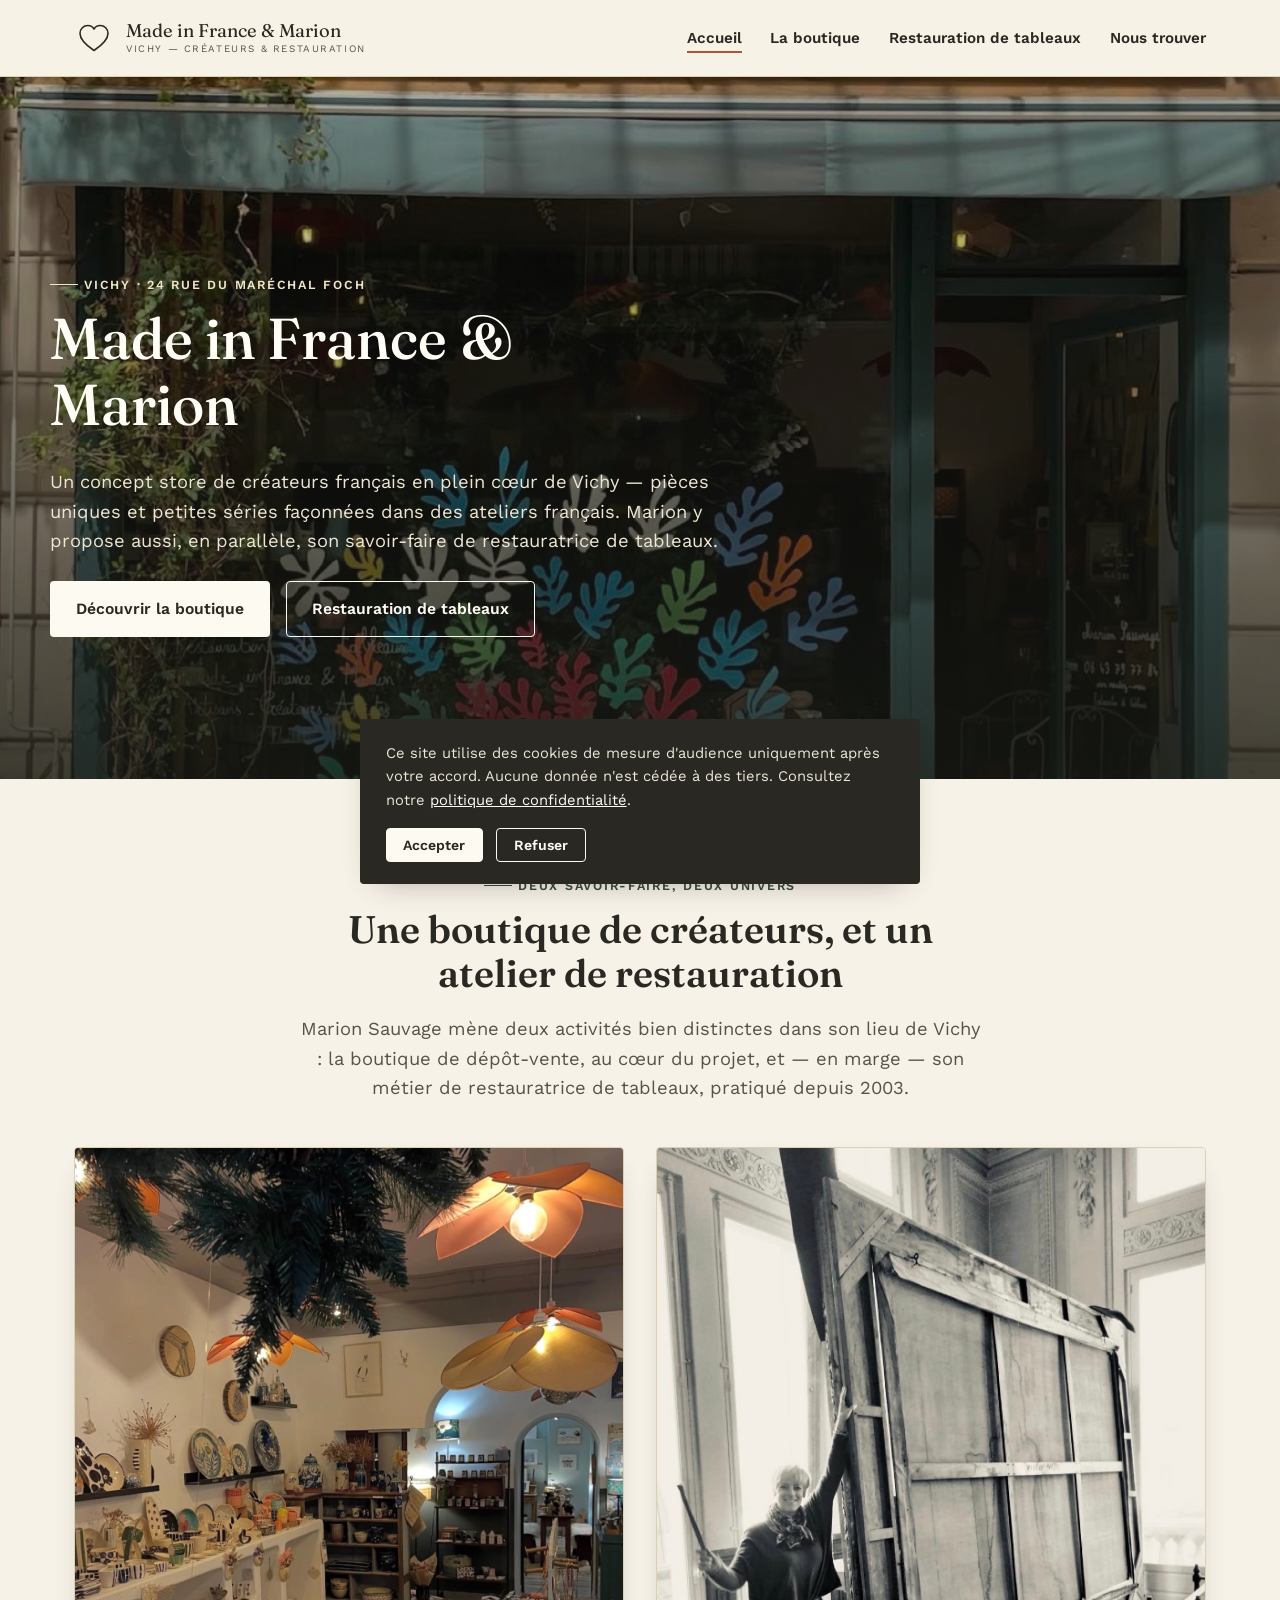
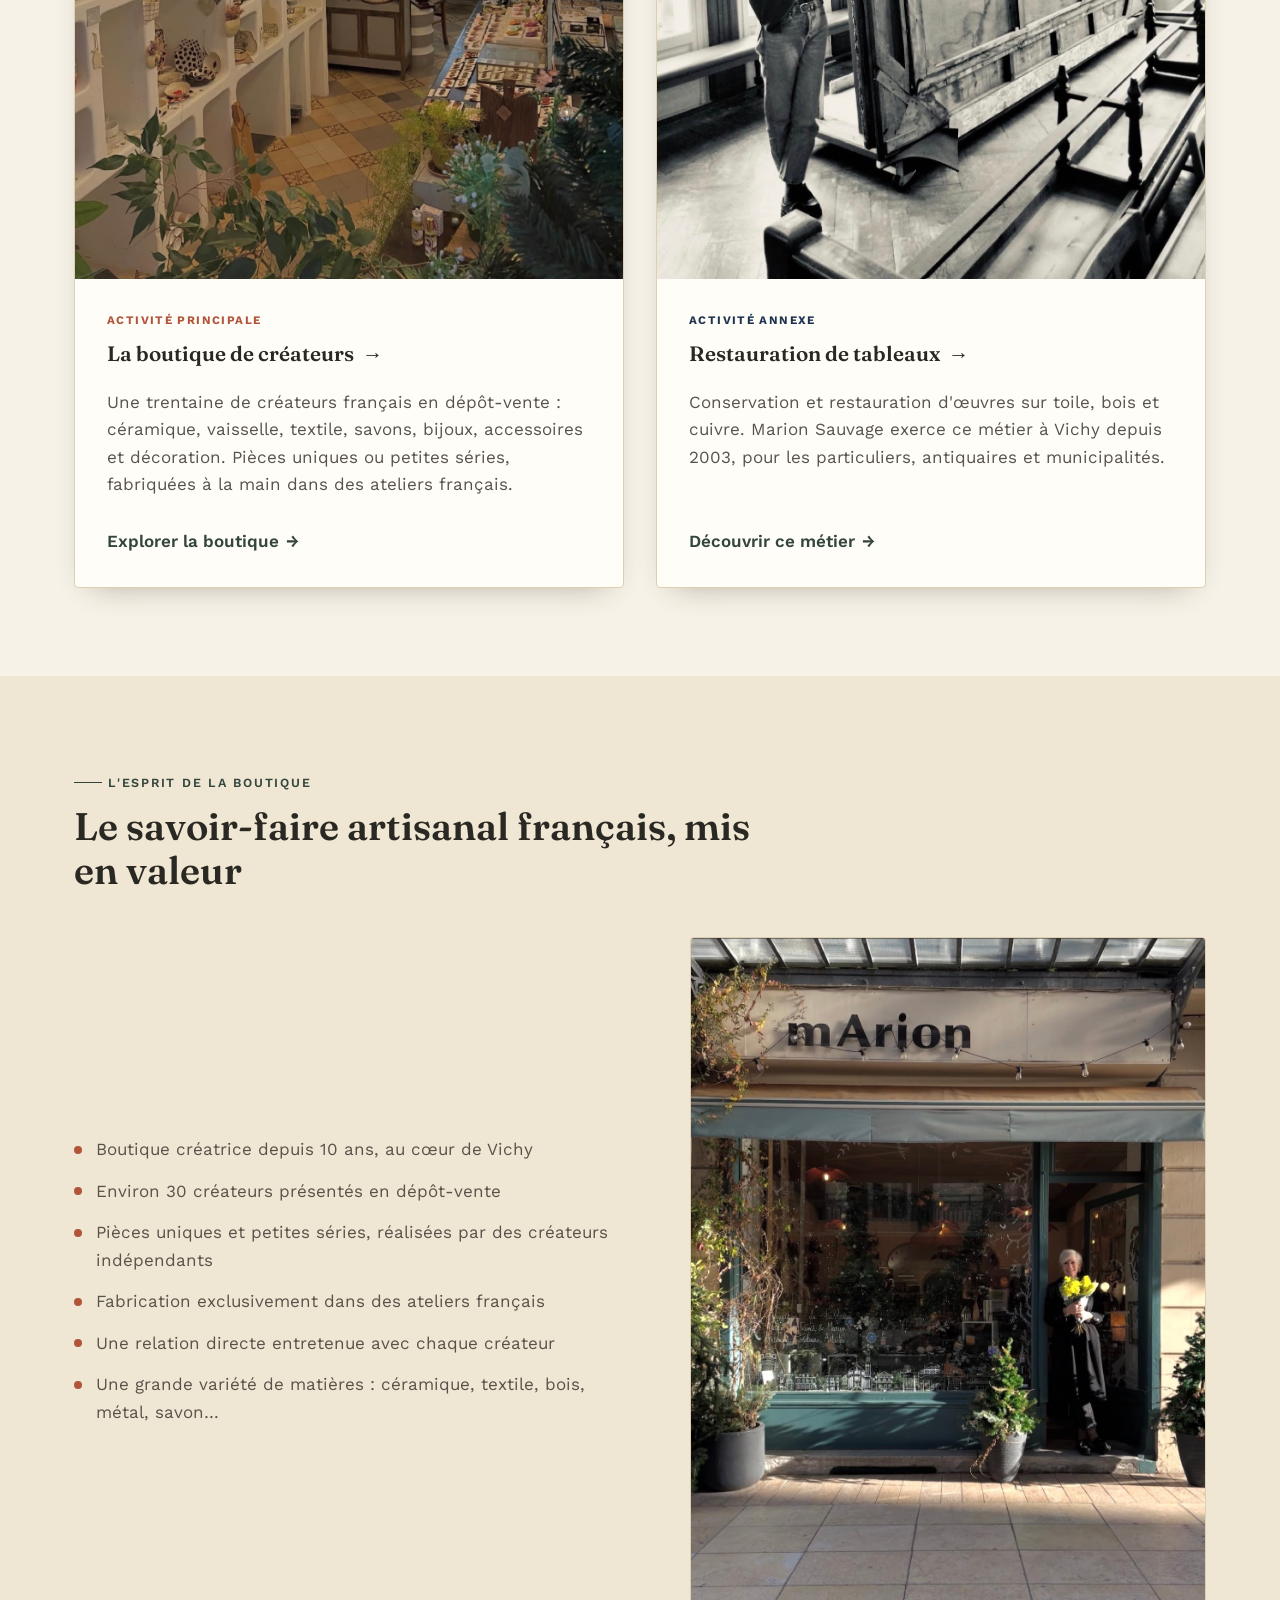
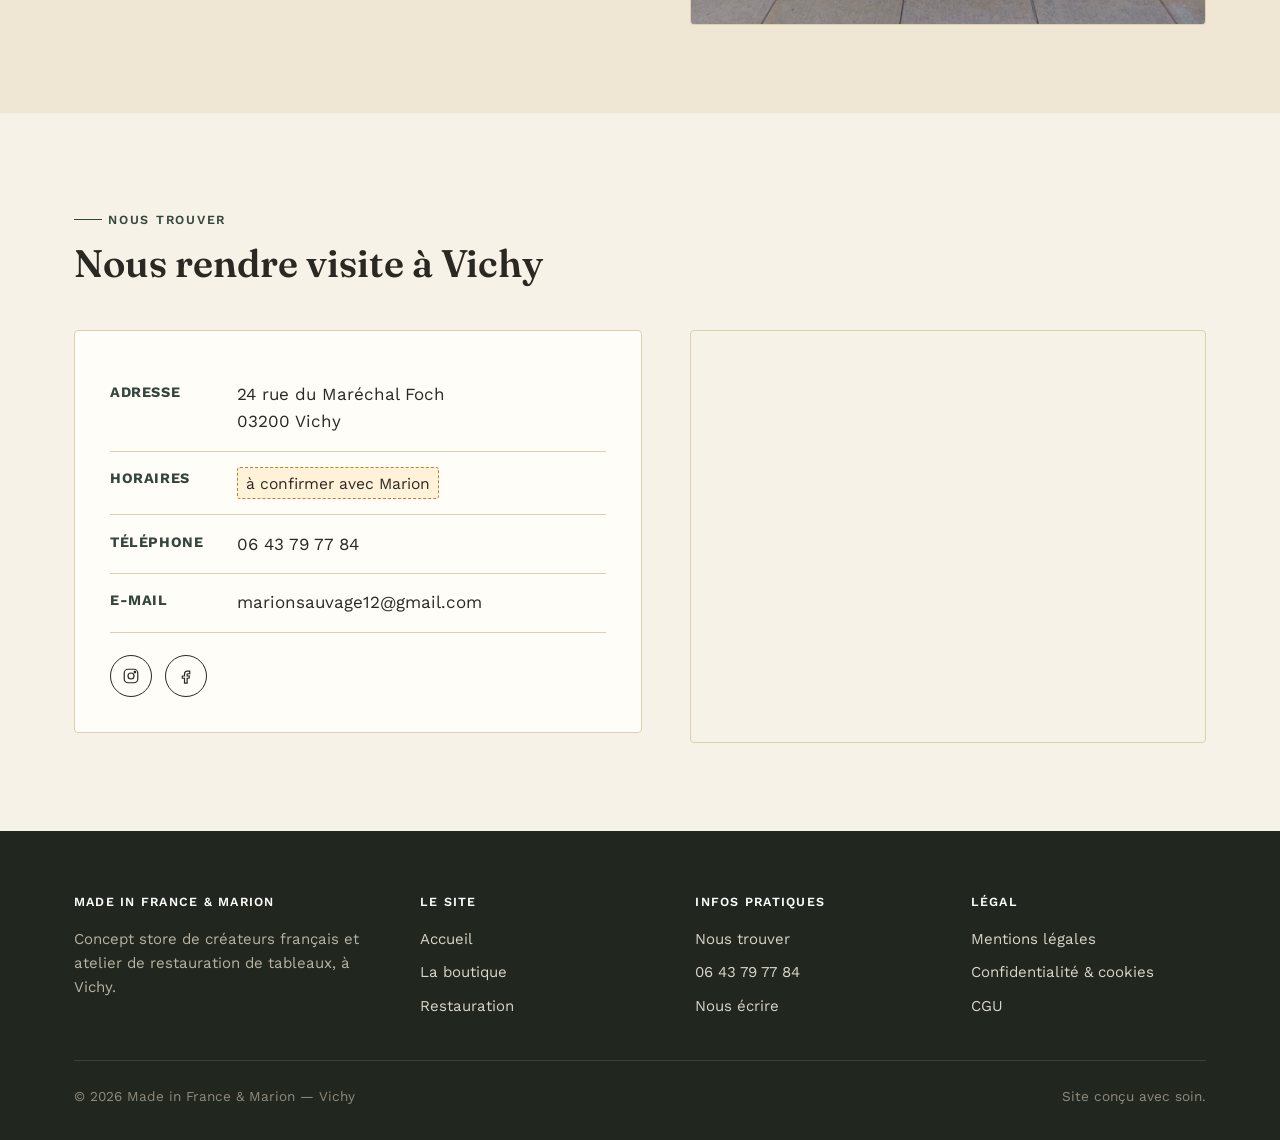
==== index.html @ df4f6060 "Initial publish: Made in France & Marion — boutique & restauration de tableaux Site vitrine statique" ====
<!doctype html>
<html lang="fr">
<head>
<meta charset="UTF-8">
<meta name="viewport" content="width=device-width, initial-scale=1">
<meta name="color-scheme" content="light">
<title>Made in France &amp; Marion — Concept store de créateurs français à Vichy</title>
<meta name="description" content="Made in France &amp; Marion, boutique de dépôt-vente à Vichy : une trentaine de créateurs français, pièces uniques et petites séries — céramique, textile, bijoux, déco. Egalement atelier de restauration de tableaux par Marion Sauvage.">
<link rel="canonical" href="https://www.madeinfranceetmarion.fr/">

<meta property="og:type" content="website">
<meta property="og:title" content="Made in France & Marion — Concept store de créateurs français à Vichy">
<meta property="og:description" content="Une trentaine de créateurs français en dépôt-vente à Vichy : céramique, textile, bijoux, déco. Egalement atelier de restauration de tableaux.">
<meta property="og:image" content="images/hero-vitrine-boutique.jpg">
<meta property="og:locale" content="fr_FR">
<meta name="twitter:card" content="summary_large_image">

<link rel="icon" href="favicon.svg" type="image/svg+xml">
<link rel="manifest" href="site.webmanifest">
<meta name="theme-color" content="#33453c">

<link rel="preconnect" href="https://fonts.googleapis.com">
<link rel="preconnect" href="https://fonts.gstatic.com" crossorigin>
<link href="https://fonts.googleapis.com/css2?family=Fraunces:ital,wght@0,400;0,500;0,600;1,500&family=Work+Sans:wght@400;500;600;700&display=swap" rel="stylesheet">
<link rel="stylesheet" href="css/style.css?v=3">
</head>
<body>
<a class="skip-link" href="#main">Aller au contenu</a>

<header class="site-header">
  <div class="wrap">
    <a class="brand" href="index.html" aria-label="Made in France &amp; Marion — accueil">
      <svg viewBox="0 0 40 40" fill="none" xmlns="http://www.w3.org/2000/svg" aria-hidden="true">
        <path d="M20 32.5C13 27.7 6 22.3 6 15.4 6 10.8 9.6 7.5 13.8 7.5c2.6 0 5 1.3 6.2 3.5 1.2-2.2 3.6-3.5 6.2-3.5 4.2 0 7.8 3.3 7.8 7.9 0 6.9-7 12.3-14 17.1Z" stroke="currentColor" stroke-width="1.6" stroke-linejoin="round"/>
      </svg>
      <span class="brand-text">Made in France &amp; Marion<small>Vichy — créateurs &amp; restauration</small></span>
    </a>
    <nav class="main-nav" id="main-nav">
      <ul>
        <li><a href="index.html" aria-current="page">Accueil</a></li>
        <li><a href="boutique.html">La boutique</a></li>
        <li><a href="restauration.html">Restauration de tableaux</a></li>
        <li><a href="index.html#contact">Nous trouver</a></li>
      </ul>
    </nav>
    <button class="nav-toggle" aria-label="Ouvrir le menu" aria-expanded="false" aria-controls="main-nav">
      <svg viewBox="0 0 24 24" fill="none" stroke="currentColor" stroke-width="2"><path d="M3 6h18M3 12h18M3 18h18"/></svg>
    </button>
  </div>
</header>

<div class="mobile-nav-panel" id="mobile-nav-panel">
  <ul>
    <li><a href="index.html">Accueil</a></li>
    <li><a href="boutique.html">La boutique</a></li>
    <li><a href="restauration.html">Restauration de tableaux</a></li>
    <li><a href="index.html#contact">Nous trouver</a></li>
  </ul>
</div>


<main id="main">

  <section class="hero">
    <img src="images/hero-vitrine-boutique.jpg" alt="Vitrine de la boutique Made in France & Marion à Vichy, décorée de formes colorées façon Matisse." width="1472" height="1800">
    <div class="hero-content wrap">
      <span class="eyebrow">Vichy · 24 rue du Maréchal Foch</span>
      <h1>Made in France &amp; Marion</h1>
      <p class="lede">Un concept store de créateurs français en plein cœur de Vichy — pièces uniques et petites séries façonnées dans des ateliers français. Marion y propose aussi, en parallèle, son savoir-faire de restauratrice de tableaux.</p>
      <div class="hero-cta">
        <a class="btn btn-light" href="boutique.html">Découvrir la boutique</a>
        <a class="btn btn-outline" style="color:#fdfaf2" href="restauration.html">Restauration de tableaux</a>
      </div>
    </div>
  </section>

  <section>
    <div class="wrap">
      <div class="section-head center">
        <span class="eyebrow">Deux savoir-faire, deux univers</span>
        <h2>Une boutique de créateurs, et un atelier de restauration</h2>
        <p class="lede" style="margin-left:auto;margin-right:auto">Marion Sauvage mène deux activités bien distinctes dans son lieu de Vichy : la boutique de dépôt-vente, au cœur du projet, et — en marge — son métier de restauratrice de tableaux, pratiqué depuis 2003.</p>
      </div>

      <div class="split-activities">
        <article class="activity-card">
          <a class="activity-img" href="boutique.html">
            <img src="images/boutique-interieur.jpg" alt="Intérieur chaleureux de la boutique, étagères de céramiques et luminaires en pétales." loading="lazy" width="1367" height="1800">
          </a>
          <div class="activity-card-body">
            <span class="activity-tag">Activité principale</span>
            <h3><a class="text-link" style="color:inherit" href="boutique.html">La boutique de créateurs</a></h3>
            <p>Une trentaine de créateurs français en dépôt-vente : céramique, vaisselle, textile, savons, bijoux, accessoires et décoration. Pièces uniques ou petites séries, fabriquées à la main dans des ateliers français.</p>
            <a class="text-link" href="boutique.html">Explorer la boutique</a>
          </div>
        </article>

        <article class="activity-card is-restauration">
          <a class="activity-img" href="restauration.html">
            <img src="images/marion-restauration-atelier.jpg" alt="Marion Sauvage soutenant un grand tableau ancien lors d'une intervention de restauration." loading="lazy" width="1293" height="1600">
          </a>
          <div class="activity-card-body">
            <span class="activity-tag">Activité annexe</span>
            <h3><a class="text-link" style="color:inherit" href="restauration.html">Restauration de tableaux</a></h3>
            <p>Conservation et restauration d'œuvres sur toile, bois et cuivre. Marion Sauvage exerce ce métier à Vichy depuis 2003, pour les particuliers, antiquaires et municipalités.</p>
            <a class="text-link" href="restauration.html">Découvrir ce métier</a>
          </div>
        </article>
      </div>
    </div>
  </section>

  <section class="section-alt">
    <div class="wrap">
      <div class="section-head">
        <span class="eyebrow">L'esprit de la boutique</span>
        <h2>Le savoir-faire artisanal français, mis en valeur</h2>
      </div>
      <div class="info-grid" style="align-items:center">
        <ul class="check-list">
          <li>Boutique créatrice depuis 10 ans, au cœur de Vichy</li>
          <li>Environ 30 créateurs présentés en dépôt-vente</li>
          <li>Pièces uniques et petites séries, réalisées par des créateurs indépendants</li>
          <li>Fabrication exclusivement dans des ateliers français</li>
          <li>Une relation directe entretenue avec chaque créateur</li>
          <li>Une grande variété de matières : céramique, textile, bois, métal, savon…</li>
        </ul>
        <div class="map-frame" style="aspect-ratio:3/4">
          <img src="images/marion-devanture.jpg" alt="Marion Sauvage devant la devanture vert canard de la boutique, un bouquet de mimosa à la main." loading="lazy" width="1201" height="1600">
        </div>
      </div>
    </div>
  </section>

  <section id="contact">
    <div class="wrap">
      <div class="section-head">
        <span class="eyebrow">Nous trouver</span>
        <h2>Nous rendre visite à Vichy</h2>
      </div>
      <div class="info-grid">
        <div class="info-card">
          <div class="info-row">
            <span class="label">Adresse</span>
            <span>24 rue du Maréchal Foch<br>03200 Vichy</span>
          </div>
          <div class="info-row">
            <span class="label">Horaires</span>
            <span class="fill-in">à confirmer avec Marion</span>
          </div>
          <div class="info-row">
            <span class="label">Téléphone</span>
            <a href="tel:+33643797784">06 43 79 77 84</a>
          </div>
          <div class="info-row">
            <span class="label">E-mail</span>
            <a href="mailto:marionsauvage12@gmail.com">marionsauvage12@gmail.com</a>
          </div>
          <div class="social-row">
            <a href="https://www.instagram.com/marion_sauvage_12/" target="_blank" rel="noopener" aria-label="Instagram de Made in France & Marion">
              <svg viewBox="0 0 24 24" fill="none" stroke="currentColor" stroke-width="1.6"><rect x="3" y="3" width="18" height="18" rx="5"/><circle cx="12" cy="12" r="4"/><circle cx="17.2" cy="6.8" r="1"/></svg>
            </a>
            <a href="https://www.facebook.com/MadeInFranceetMarion/" target="_blank" rel="noopener" aria-label="Facebook de Made in France & Marion">
              <svg viewBox="0 0 24 24" fill="none" stroke="currentColor" stroke-width="1.6"><path d="M14 9h3V5.5h-3C11.8 5.5 10 7.3 10 9.5V12H7v3h3v6.5h3.5V15H16l.6-3h-3.1v-2c0-.6.4-1 1-1Z"/></svg>
            </a>
          </div>
        </div>
        <div class="map-frame">
          <iframe title="Localisation de la boutique à Vichy" loading="lazy" src="https://www.google.com/maps?q=24+rue+du+Mar%C3%A9chal+Foch,+03200+Vichy&output=embed"></iframe>
        </div>
      </div>
    </div>
  </section>

</main>

<footer class="site-footer">
  <div class="wrap">
    <div class="footer-grid">
      <div class="footer-brand">
        <h4>Made in France &amp; Marion</h4>
        <p>Concept store de créateurs français et atelier de restauration de tableaux, à Vichy.</p>
      </div>
      <div>
        <h4>Le site</h4>
        <ul>
          <li><a href="index.html">Accueil</a></li>
          <li><a href="boutique.html">La boutique</a></li>
          <li><a href="restauration.html">Restauration</a></li>
        </ul>
      </div>
      <div>
        <h4>Infos pratiques</h4>
        <ul>
          <li><a href="index.html#contact">Nous trouver</a></li>
          <li><a href="tel:+33643797784">06 43 79 77 84</a></li>
          <li><a href="mailto:marionsauvage12@gmail.com">Nous écrire</a></li>
        </ul>
      </div>
      <div>
        <h4>Légal</h4>
        <ul>
          <li><a href="mentions-legales.html">Mentions légales</a></li>
          <li><a href="confidentialite.html">Confidentialité &amp; cookies</a></li>
          <li><a href="cgu.html">CGU</a></li>
        </ul>
      </div>
    </div>
    <div class="footer-bottom">
      <span>© <span id="year">2026</span> Made in France &amp; Marion — Vichy</span>
      <span>Site conçu avec soin.</span>
    </div>
  </div>
</footer>

<div id="cookie-banner" role="dialog" aria-live="polite" aria-label="Gestion des cookies">
  <p>Ce site utilise des cookies de mesure d'audience uniquement après votre accord. Aucune donnée n'est cédée à des tiers. Consultez notre <a href="confidentialite.html">politique de confidentialité</a>.</p>
  <div class="cookie-actions">
    <button class="accept">Accepter</button>
    <button class="refuse">Refuser</button>
  </div>
</div>

<script>document.getElementById('year').textContent = new Date().getFullYear();</script>
<script src="js/main.js?v=3"></script>
</body>
</html>
---- css/style.css ----
/* ==========================================================================
   Made in France & Marion — feuille de style
   ========================================================================== */

:root {
  /* Palette — tirée de la devanture (vert sauge/canard), des céramiques
     "Vichy" (bleu marine) et des bijoux/matières (moutarde, terracotta). */
  --color-bg: #f7f2e7;
  --color-bg-alt: #efe6d3;
  --color-ink: #2a2822;
  --color-ink-soft: #58534a;
  --color-sage: #4c5f54;
  --color-sage-dark: #33453c;
  --color-sage-light: #7c9284;
  --color-navy: #1f3350;
  --color-mustard: #c17f2e;
  --color-terracotta: #b1543a;
  --color-line: #ddd0b0;
  --color-card-bg: #fffdf8;
  --shadow-soft: 0 12px 30px -18px rgba(42, 40, 34, 0.45);
  --radius: 4px;
  --font-display: "Fraunces", "Iowan Old Style", Georgia, serif;
  --font-body: "Work Sans", "Helvetica Neue", Arial, sans-serif;
  --max-width: 1180px;
  color-scheme: light;
}

* {
  box-sizing: border-box;
}

html {
  scroll-behavior: smooth;
  background: var(--color-bg);
}

body {
  margin: 0;
  background: var(--color-bg);
  color: var(--color-ink);
  font-family: var(--font-body);
  font-size: 17px;
  line-height: 1.6;
  -webkit-font-smoothing: antialiased;
}

img {
  max-width: 100%;
  height: auto;
  display: block;
}

a {
  color: inherit;
}

.wrap {
  max-width: var(--max-width);
  margin: 0 auto;
  padding: 0 24px;
}

h1, h2, h3, h4 {
  font-family: var(--font-display);
  font-weight: 600;
  line-height: 1.15;
  margin: 0 0 0.5em;
  color: var(--color-ink);
}

h1 { font-size: clamp(2.2rem, 5vw, 3.6rem); font-weight: 500; }
h2 { font-size: clamp(1.7rem, 3.4vw, 2.4rem); }
h3 { font-size: 1.3rem; }

p { margin: 0 0 1em; }

.eyebrow {
  display: inline-flex;
  align-items: center;
  gap: 0.5em;
  font-family: var(--font-body);
  font-size: 0.78rem;
  letter-spacing: 0.14em;
  text-transform: uppercase;
  color: var(--color-sage-dark);
  font-weight: 600;
  margin-bottom: 0.9em;
}
.eyebrow::before {
  content: "";
  width: 28px;
  height: 1px;
  background: var(--color-sage-dark);
  display: inline-block;
}

.lede {
  font-size: 1.15rem;
  color: var(--color-ink-soft);
  max-width: 62ch;
}

/* ---------- Boutons / CTA ---------- */
.btn {
  display: inline-flex;
  align-items: center;
  gap: 0.6em;
  padding: 0.9em 1.6em;
  border-radius: var(--radius);
  font-family: var(--font-body);
  font-weight: 600;
  font-size: 0.98rem;
  text-decoration: none;
  border: 1px solid transparent;
  cursor: pointer;
  transition: transform 0.15s ease, background 0.15s ease, color 0.15s ease, box-shadow .15s ease;
}
.btn-primary {
  background: var(--color-sage-dark);
  color: #fdfaf2;
}
.btn-primary:hover { background: var(--color-navy); transform: translateY(-1px); }
.btn-outline {
  background: transparent;
  border-color: currentColor;
  color: var(--color-ink);
}
.btn-outline:hover { background: var(--color-ink); color: var(--color-bg); }
.btn-light {
  background: #fdfaf2;
  color: var(--color-ink);
}
.btn-light:hover { background: #fff; transform: translateY(-1px); }

/* ---------- Header ---------- */
.site-header {
  position: sticky;
  top: 0;
  z-index: 40;
  background: rgba(247, 242, 231, 0.92);
  backdrop-filter: saturate(140%) blur(6px);
  border-bottom: 1px solid var(--color-line);
}
.site-header .wrap {
  display: flex;
  align-items: center;
  justify-content: space-between;
  min-height: 76px;
}
.brand {
  display: flex;
  align-items: center;
  gap: 12px;
  text-decoration: none;
  color: var(--color-ink);
}
.brand svg { width: 40px; height: 40px; flex-shrink: 0; }
.brand-text {
  font-family: var(--font-display);
  font-size: 1.15rem;
  line-height: 1.1;
}
.brand-text small {
  display: block;
  font-family: var(--font-body);
  font-size: 0.62rem;
  letter-spacing: 0.16em;
  text-transform: uppercase;
  color: var(--color-ink-soft);
  margin-top: 3px;
}

.main-nav {
  display: flex;
  align-items: center;
  gap: 2rem;
}
.main-nav ul {
  list-style: none;
  display: flex;
  gap: 1.8rem;
  margin: 0;
  padding: 0;
  font-size: 0.95rem;
  font-weight: 600;
}
.main-nav a {
  text-decoration: none;
  position: relative;
  padding: 4px 0;
}
.main-nav a::after {
  content: "";
  position: absolute;
  left: 0; right: 0; bottom: -2px;
  height: 2px;
  background: var(--color-terracotta);
  transform: scaleX(0);
  transform-origin: left;
  transition: transform .2s ease;
}
.main-nav a:hover::after,
.main-nav a[aria-current="page"]::after { transform: scaleX(1); }

.nav-toggle {
  display: none;
  background: none;
  border: 1px solid var(--color-ink);
  border-radius: var(--radius);
  width: 42px;
  height: 42px;
  align-items: center;
  justify-content: center;
  cursor: pointer;
}
.nav-toggle svg { width: 20px; height: 20px; }

/* ---------- Hero ---------- */
.hero {
  position: relative;
  min-height: 78vh;
  display: flex;
  align-items: flex-end;
  color: #fdfaf2;
  overflow: hidden;
}
.hero img {
  position: absolute;
  inset: 0;
  width: 100%;
  height: 100%;
  object-fit: cover;
}
.hero::after {
  content: "";
  position: absolute;
  inset: 0;
  background: linear-gradient(180deg, rgba(30, 34, 27, 0.15) 0%, rgba(24, 26, 20, 0.78) 100%);
}
.hero-content {
  position: relative;
  z-index: 2;
  padding: 4rem 0 3.4rem;
  width: 100%;
}
.hero .eyebrow { color: #f0e6c8; }
.hero .eyebrow::before { background: #f0e6c8; }
.hero h1 { color: #fffdf6; max-width: 16ch; }
.hero .lede { color: #eee6d4; }
.hero-cta { margin-top: 1.6rem; display: flex; gap: 1rem; flex-wrap: wrap; }

.hero.hero-compact { min-height: 46vh; }

/* ---------- Sections génériques ---------- */
section { padding: 5.5rem 0; }
.section-tight { padding: 3.5rem 0; }
.section-alt { background: var(--color-bg-alt); }
.section-dark {
  background: var(--color-sage-dark);
  color: #fdfaf2;
}
.section-dark .eyebrow,
.section-dark h2,
.section-dark h3 { color: #fdfaf2; }
.section-dark .eyebrow::before { background: #fdfaf2; }
.section-dark .lede { color: #dfe6de; }

.section-head {
  max-width: 700px;
  margin-bottom: 2.8rem;
}
.section-head.center { margin-left: auto; margin-right: auto; text-align: center; }

/* ---------- Deux activités (accueil) ---------- */
.split-activities {
  display: grid;
  grid-template-columns: 1fr 1fr;
  gap: 2rem;
}
.split-activities > * { min-width: 0; }
.activity-card {
  background: var(--color-card-bg);
  border: 1px solid var(--color-line);
  border-radius: var(--radius);
  overflow: hidden;
  display: flex;
  flex-direction: column;
  box-shadow: var(--shadow-soft);
}
.activity-card .activity-img { aspect-ratio: 3/4; overflow: hidden; }
.activity-card .activity-img img { width: 100%; height: 100%; object-fit: cover; transition: transform .5s ease; }
.activity-card:hover .activity-img img { transform: scale(1.04); }
.activity-card-body { padding: 2rem; display: flex; flex-direction: column; gap: 0.8rem; flex: 1; }
.activity-tag {
  font-size: 0.72rem;
  letter-spacing: 0.12em;
  text-transform: uppercase;
  font-weight: 700;
  color: var(--color-terracotta);
}
.activity-card.is-restauration .activity-tag { color: var(--color-navy); }
.activity-card-body p { color: var(--color-ink-soft); flex: 1; }
.text-link {
  font-weight: 600;
  text-decoration: none;
  display: inline-flex;
  align-items: center;
  gap: 0.4em;
  color: var(--color-sage-dark);
}
.text-link::after { content: "→"; transition: transform .15s ease; }
.text-link:hover::after { transform: translateX(4px); }

/* ---------- Listes à puces stylées ---------- */
.check-list { list-style: none; margin: 0; padding: 0; display: grid; gap: 0.9rem; }
.check-list li {
  display: flex;
  gap: 0.8em;
  align-items: flex-start;
  color: var(--color-ink-soft);
}
.check-list li::before {
  content: "";
  flex-shrink: 0;
  width: 8px; height: 8px;
  margin-top: 0.55em;
  background: var(--color-terracotta);
  border-radius: 50%;
}

.pill-list { display: flex; flex-wrap: wrap; gap: 0.7rem; padding: 0; margin: 0; list-style: none; }
.pill-list li {
  border: 1px solid var(--color-sage-dark);
  color: var(--color-sage-dark);
  padding: 0.5em 1.1em;
  border-radius: 999px;
  font-size: 0.92rem;
  font-weight: 600;
}

/* ---------- Galerie ---------- */
.gallery {
  columns: 4 260px;
  column-gap: 1.1rem;
}
.gallery figure {
  margin: 0 0 1.1rem;
  break-inside: avoid;
  border-radius: var(--radius);
  overflow: hidden;
  background: var(--color-bg-alt);
  position: relative;
}
.gallery img { width: 100%; height: auto; display: block; transition: transform .5s ease; }
.gallery figure:hover img { transform: scale(1.03); }
.gallery figcaption {
  position: absolute;
  left: 0; right: 0; bottom: 0;
  padding: 0.9em 1em 0.7em;
  font-size: 0.82rem;
  color: #fff;
  background: linear-gradient(0deg, rgba(20,22,17,.82), transparent);
  opacity: 0;
  transition: opacity .2s ease;
}
.gallery figure:hover figcaption { opacity: 1; }

/* ---------- Bloc infos pratiques ---------- */
.info-grid {
  display: grid;
  grid-template-columns: 1.1fr 1fr;
  gap: 3rem;
  align-items: start;
}
.info-grid > * { min-width: 0; }
.info-card {
  background: var(--color-card-bg);
  border: 1px solid var(--color-line);
  border-radius: var(--radius);
  padding: 2.2rem;
}
.info-row { display: flex; gap: 1em; padding: 0.9em 0; border-bottom: 1px solid var(--color-line); flex-wrap: wrap; }
.info-row > * { min-width: 0; }
.info-row:last-child { border-bottom: none; }
.info-row .label { min-width: 110px; font-weight: 700; color: var(--color-sage-dark); font-size: 0.9rem; text-transform: uppercase; letter-spacing: 0.04em; }
.info-row a { text-decoration: none; }
.info-row a:hover { text-decoration: underline; }
.map-frame {
  border: 1px solid var(--color-line);
  border-radius: var(--radius);
  overflow: hidden;
  aspect-ratio: 4/3.2;
}
.map-frame iframe { width: 100%; height: 100%; border: 0; filter: grayscale(15%); }
.map-frame img { width: 100%; height: 100%; object-fit: cover; display: block; }

.social-row { display: flex; gap: 0.8rem; margin-top: 1.4rem; }
.social-row a {
  width: 42px; height: 42px;
  border-radius: 50%;
  border: 1px solid var(--color-ink);
  display: flex; align-items: center; justify-content: center;
  text-decoration: none;
}
.social-row svg { width: 18px; height: 18px; }
.social-row a:hover { background: var(--color-ink); color: var(--color-bg); }

/* ---------- Restauration : volets ---------- */
.volet-grid {
  display: grid;
  grid-template-columns: 1fr 1fr;
  gap: 2rem;
}
.volet-grid > * { min-width: 0; }
.volet {
  background: var(--color-card-bg);
  border: 1px solid var(--color-line);
  border-radius: var(--radius);
  padding: 2.2rem;
}
.volet .num {
  font-family: var(--font-display);
  font-size: 0.95rem;
  color: var(--color-terracotta);
  font-weight: 600;
  margin-bottom: 0.6em;
  display: block;
}

.principles {
  display: flex;
  flex-wrap: wrap;
  gap: 0.6rem 1rem;
  font-family: var(--font-display);
  font-style: italic;
  font-size: 1.2rem;
}
.principles span { white-space: nowrap; }
.principles span:not(:last-child)::after { content: "·"; margin-left: 1rem; color: var(--color-terracotta); font-style: normal; }

.credentials { display: grid; gap: 0.9rem; padding: 0; margin: 0; list-style: none; }
.credentials li {
  display: flex; gap: 0.8em;
  padding-bottom: 0.9rem;
  border-bottom: 1px dashed var(--color-line);
}
.credentials li:last-child { border-bottom: none; padding-bottom: 0; }
.credentials .year {
  font-family: var(--font-display);
  color: var(--color-navy);
  font-weight: 600;
  min-width: 4.2em;
}

.bio-portrait {
  display: grid;
  grid-template-columns: 0.85fr 1.15fr;
  gap: 3rem;
  align-items: center;
}
.bio-portrait > * { min-width: 0; }
.bio-portrait img { width: 100%; height: auto; display: block; border-radius: var(--radius); box-shadow: var(--shadow-soft); }

/* ---------- Bandeau contact / CTA final ---------- */
.cta-banner {
  text-align: center;
}
.cta-banner h2 { max-width: 26ch; margin-left: auto; margin-right: auto; }
.cta-banner .btn { margin-top: 1rem; }
.cta-banner .tel-link { font-family: var(--font-display); font-size: 1.6rem; display: block; margin-top: 1.2rem; text-decoration: none; }

/* ---------- Footer ---------- */
.site-footer {
  background: #21261f;
  color: #d9d6c9;
  padding: 4rem 0 2rem;
  font-size: 0.94rem;
}
.footer-grid {
  display: grid;
  grid-template-columns: 1.3fr 1fr 1fr 1fr;
  gap: 2.5rem;
  padding-bottom: 2.6rem;
  border-bottom: 1px solid rgba(255,255,255,0.12);
}
.footer-grid h4 {
  color: #fff;
  font-family: var(--font-body);
  font-size: 0.78rem;
  letter-spacing: 0.1em;
  text-transform: uppercase;
  margin-bottom: 1.1rem;
}
.footer-grid ul { list-style: none; margin: 0; padding: 0; display: grid; gap: 0.6rem; }
.footer-grid a { text-decoration: none; color: #d9d6c9; }
.footer-grid a:hover { color: #fff; text-decoration: underline; }
.footer-brand p { color: #b7b3a4; max-width: 34ch; }
.footer-bottom {
  display: flex;
  justify-content: space-between;
  flex-wrap: wrap;
  gap: 1rem;
  padding-top: 1.6rem;
  color: #8f8c7e;
  font-size: 0.85rem;
}
.footer-bottom a { color: #8f8c7e; }
.footer-bottom a:hover { color: #fff; }

/* ---------- Bandeau cookies ---------- */
#cookie-banner {
  position: fixed;
  left: 16px; right: 16px; bottom: 16px;
  max-width: 560px;
  margin: 0 auto;
  background: var(--color-ink);
  color: #fdfaf2;
  padding: 1.4rem 1.6rem;
  border-radius: var(--radius);
  box-shadow: var(--shadow-soft);
  z-index: 100;
  display: none;
  font-size: 0.92rem;
}
#cookie-banner.is-visible { display: block; }
#cookie-banner p { margin: 0 0 1rem; color: #ece7d8; }
#cookie-banner .cookie-actions { display: flex; gap: 0.8rem; flex-wrap: wrap; }
#cookie-banner a { color: #fff; text-decoration: underline; }
#cookie-banner button {
  border: 1px solid #fdfaf2;
  background: transparent;
  color: #fdfaf2;
  padding: 0.55em 1.2em;
  border-radius: var(--radius);
  cursor: pointer;
  font-family: var(--font-body);
  font-weight: 600;
  font-size: 0.88rem;
}
#cookie-banner button.accept { background: #fdfaf2; color: var(--color-ink); }

/* ---------- Page légale ---------- */
.legal-content { max-width: 74ch; }
.legal-content h2 { margin-top: 2.2rem; font-size: 1.3rem; }
.legal-content h2:first-child { margin-top: 0; }
.legal-content ul { color: var(--color-ink-soft); }
.legal-content a { color: var(--color-sage-dark); }
.fill-in {
  background: #fff2d8;
  border: 1px dashed var(--color-mustard);
  padding: 0.15em 0.5em;
  border-radius: 3px;
  font-size: 0.92em;
}

/* ---------- 404 ---------- */
.error-page {
  min-height: 70vh;
  display: flex;
  align-items: center;
  text-align: center;
}
.error-page .wrap { display: flex; flex-direction: column; align-items: center; }
.error-page .code {
  font-family: var(--font-display);
  font-size: clamp(4rem, 12vw, 8rem);
  color: var(--color-sage-light);
  line-height: 1;
}

/* ---------- Skip link ---------- */
.skip-link {
  position: absolute;
  left: -999px;
  top: 0;
  background: var(--color-ink);
  color: #fff;
  padding: 0.8em 1.2em;
  z-index: 200;
}
.skip-link:focus { left: 16px; top: 16px; }

/* ---------- Responsive ---------- */
@media (max-width: 900px) {
  .split-activities,
  .volet-grid,
  .info-grid,
  .bio-portrait { grid-template-columns: 1fr; }
  .footer-grid { grid-template-columns: 1fr 1fr; }
  .bio-portrait { text-align: left; }
  .gallery { columns: 3 200px; }
}

@media (max-width: 720px) {
  .main-nav ul { display: none; }
  .nav-toggle { display: flex; }
  .hero { min-height: 88vh; }
  .footer-grid { grid-template-columns: 1fr 1fr; gap: 2rem 1.4rem; }
  section { padding: 3.6rem 0; }
  .gallery { columns: 2 160px; }
}

@media (max-width: 480px) {
  body { font-size: 16px; }
  .footer-grid { grid-template-columns: 1fr; }
  .hero-cta { flex-direction: column; align-items: stretch; }
  .hero-cta .btn { justify-content: center; }
}

/* ---------- Nav mobile ouverte (panneau plein écran, hors du header sticky) ---------- */
.mobile-nav-panel {
  position: fixed;
  inset: 0;
  background: var(--color-bg);
  z-index: 60;
  padding: 110px 24px 2rem;
  overflow-y: auto;
  transform: translateX(100%);
  transition: transform 0.25s ease;
}
.mobile-nav-panel ul {
  list-style: none;
  margin: 0;
  padding: 0;
  display: grid;
  gap: 1.4rem;
  font-size: 1.3rem;
  font-weight: 600;
}
.mobile-nav-panel a {
  text-decoration: none;
  color: var(--color-ink);
}
body.nav-open .mobile-nav-panel { transform: translateX(0); }
body.nav-open { overflow: hidden; }
@media (min-width: 721px) {
  .mobile-nav-panel { display: none; }
}

/* ---------- Focus visibility ---------- */
a:focus-visible, button:focus-visible, input:focus-visible, textarea:focus-visible {
  outline: 2px solid var(--color-terracotta);
  outline-offset: 2px;
}
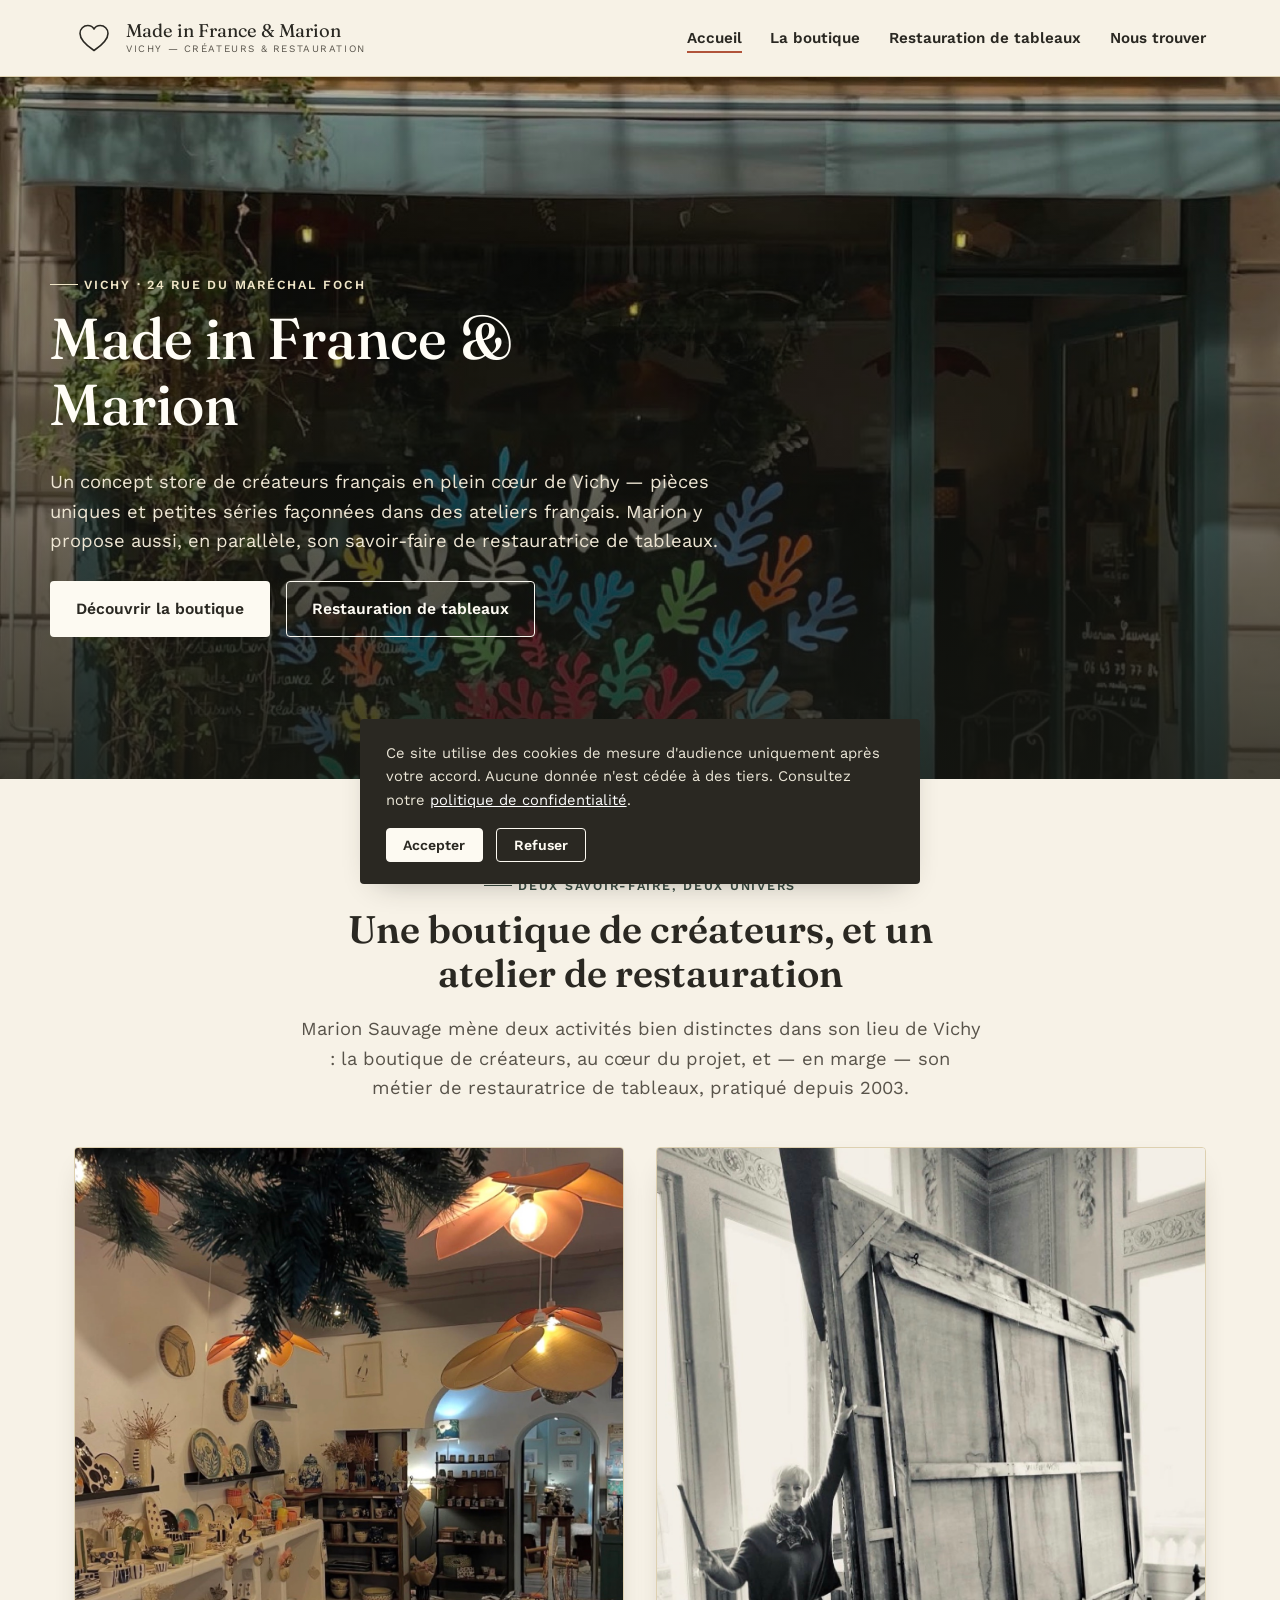
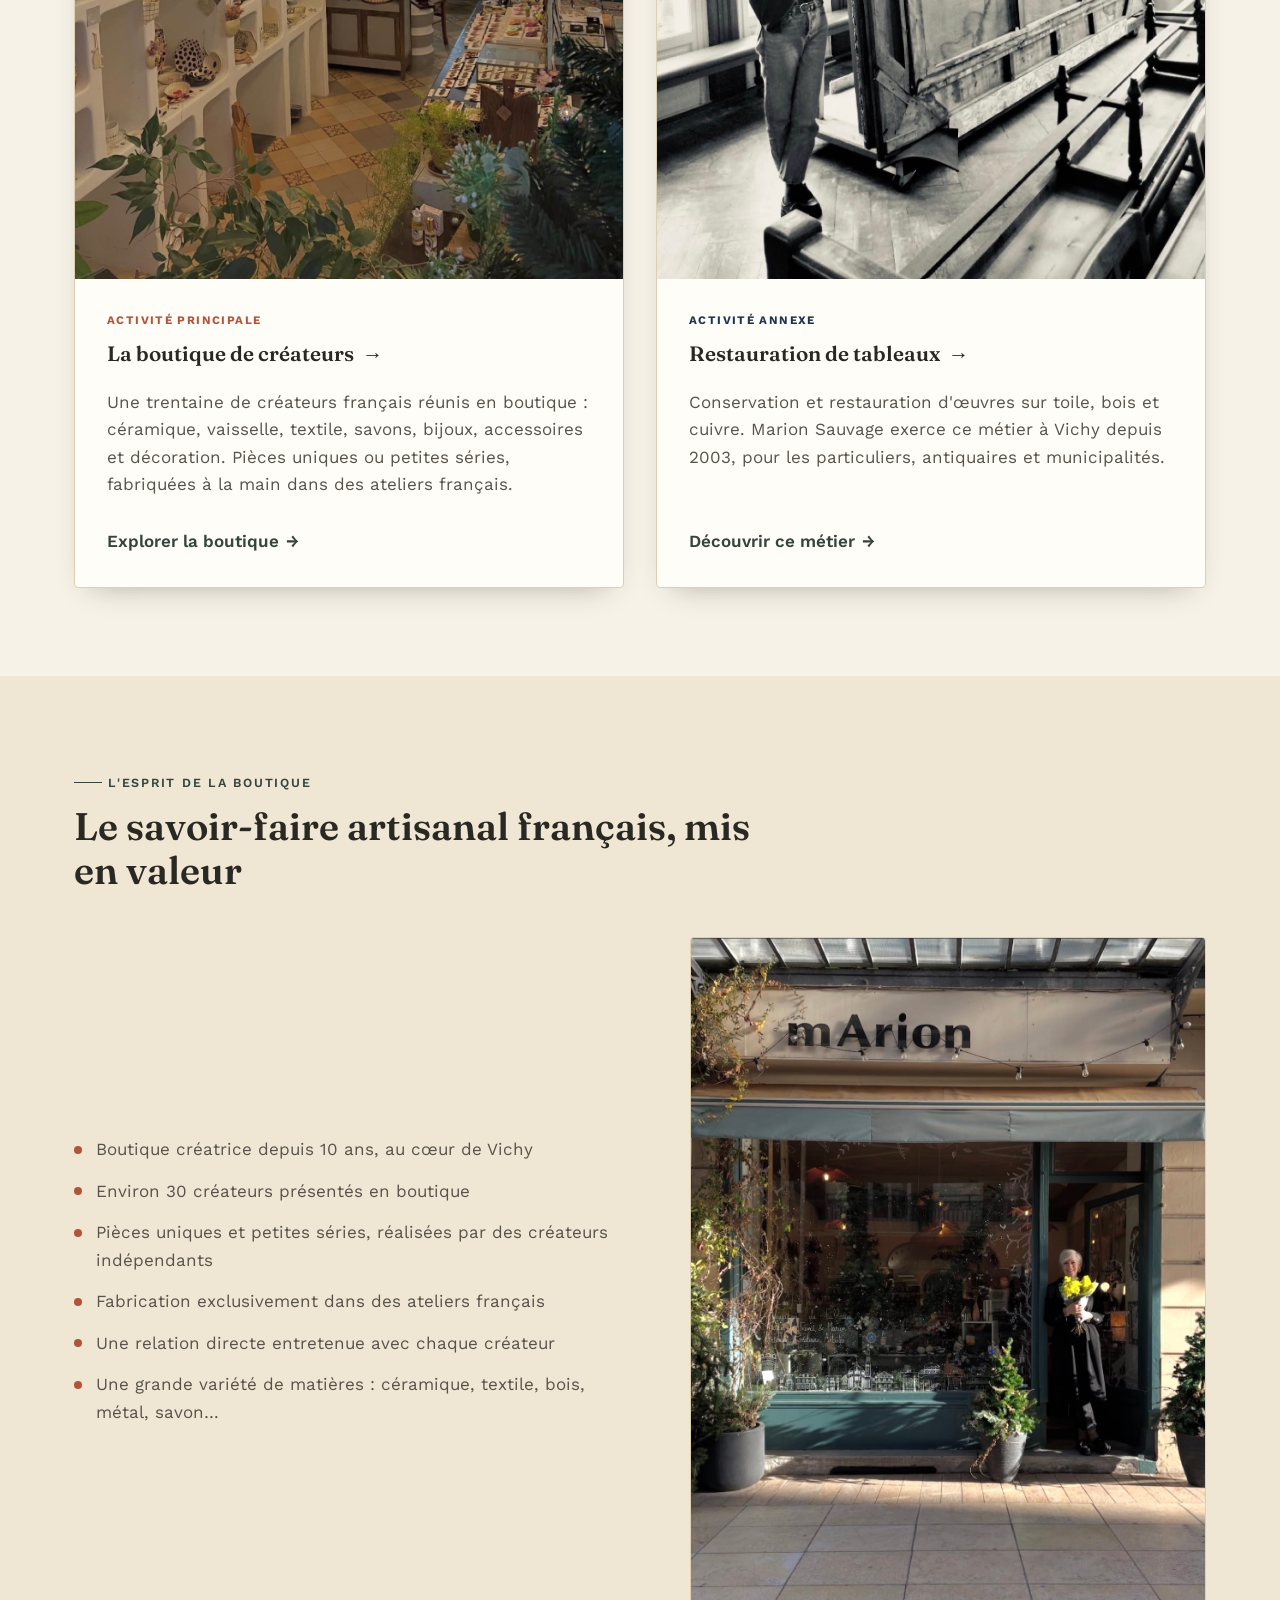
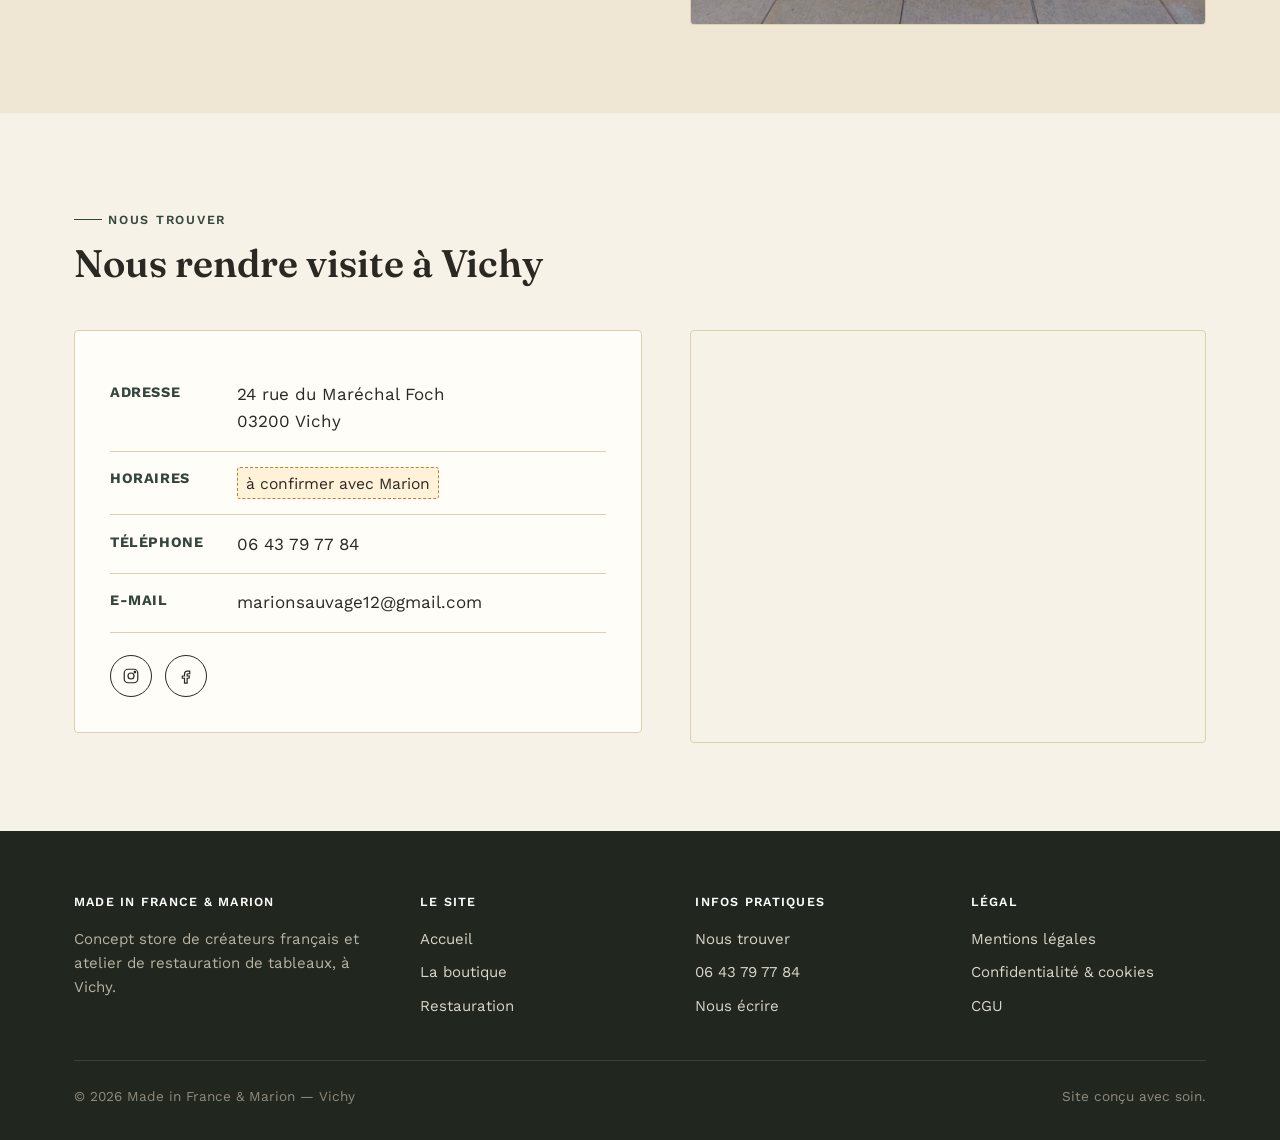
==== commit 9e4208f9: "Retire les mentions de "dépôt-vente" du texte public Reformule en "boutique de créateurs" / "concept" ====
--- a/index.html
+++ b/index.html
@@ -5,12 +5,12 @@
 <meta name="viewport" content="width=device-width, initial-scale=1">
 <meta name="color-scheme" content="light">
 <title>Made in France &amp; Marion — Concept store de créateurs français à Vichy</title>
-<meta name="description" content="Made in France &amp; Marion, boutique de dépôt-vente à Vichy : une trentaine de créateurs français, pièces uniques et petites séries — céramique, textile, bijoux, déco. Egalement atelier de restauration de tableaux par Marion Sauvage.">
+<meta name="description" content="Made in France &amp; Marion, concept store de créateurs français à Vichy : une trentaine de créateurs, pièces uniques et petites séries — céramique, textile, bijoux, déco. Egalement atelier de restauration de tableaux par Marion Sauvage.">
 <link rel="canonical" href="https://www.madeinfranceetmarion.fr/">
 
 <meta property="og:type" content="website">
 <meta property="og:title" content="Made in France & Marion — Concept store de créateurs français à Vichy">
-<meta property="og:description" content="Une trentaine de créateurs français en dépôt-vente à Vichy : céramique, textile, bijoux, déco. Egalement atelier de restauration de tableaux.">
+<meta property="og:description" content="Une trentaine de créateurs français à Vichy : céramique, textile, bijoux, déco. Egalement atelier de restauration de tableaux.">
 <meta property="og:image" content="images/hero-vitrine-boutique.jpg">
 <meta property="og:locale" content="fr_FR">
 <meta name="twitter:card" content="summary_large_image">
@@ -79,7 +79,7 @@
       <div class="section-head center">
         <span class="eyebrow">Deux savoir-faire, deux univers</span>
         <h2>Une boutique de créateurs, et un atelier de restauration</h2>
-        <p class="lede" style="margin-left:auto;margin-right:auto">Marion Sauvage mène deux activités bien distinctes dans son lieu de Vichy : la boutique de dépôt-vente, au cœur du projet, et — en marge — son métier de restauratrice de tableaux, pratiqué depuis 2003.</p>
+        <p class="lede" style="margin-left:auto;margin-right:auto">Marion Sauvage mène deux activités bien distinctes dans son lieu de Vichy : la boutique de créateurs, au cœur du projet, et — en marge — son métier de restauratrice de tableaux, pratiqué depuis 2003.</p>
       </div>
 
       <div class="split-activities">
@@ -90,7 +90,7 @@
           <div class="activity-card-body">
             <span class="activity-tag">Activité principale</span>
             <h3><a class="text-link" style="color:inherit" href="boutique.html">La boutique de créateurs</a></h3>
-            <p>Une trentaine de créateurs français en dépôt-vente : céramique, vaisselle, textile, savons, bijoux, accessoires et décoration. Pièces uniques ou petites séries, fabriquées à la main dans des ateliers français.</p>
+            <p>Une trentaine de créateurs français réunis en boutique : céramique, vaisselle, textile, savons, bijoux, accessoires et décoration. Pièces uniques ou petites séries, fabriquées à la main dans des ateliers français.</p>
             <a class="text-link" href="boutique.html">Explorer la boutique</a>
           </div>
         </article>
@@ -119,7 +119,7 @@
       <div class="info-grid" style="align-items:center">
         <ul class="check-list">
           <li>Boutique créatrice depuis 10 ans, au cœur de Vichy</li>
-          <li>Environ 30 créateurs présentés en dépôt-vente</li>
+          <li>Environ 30 créateurs présentés en boutique</li>
           <li>Pièces uniques et petites séries, réalisées par des créateurs indépendants</li>
           <li>Fabrication exclusivement dans des ateliers français</li>
           <li>Une relation directe entretenue avec chaque créateur</li>
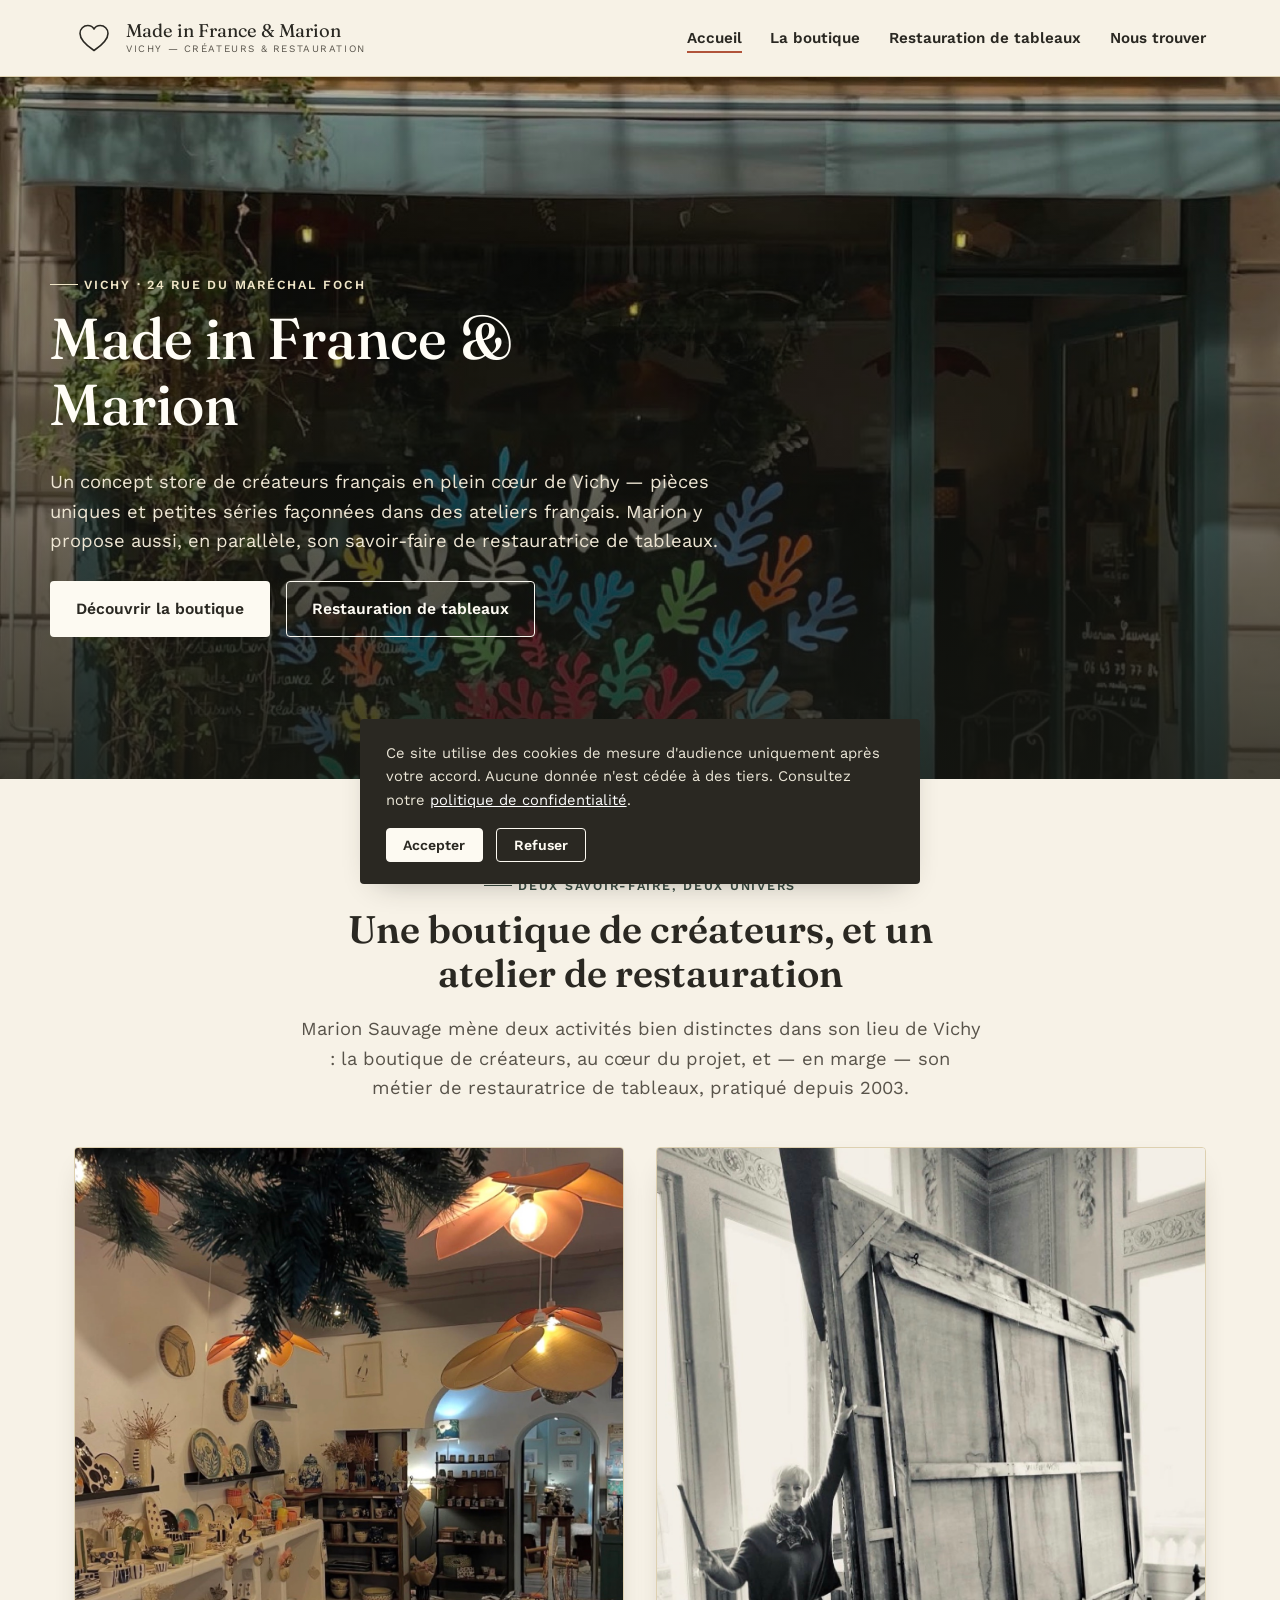
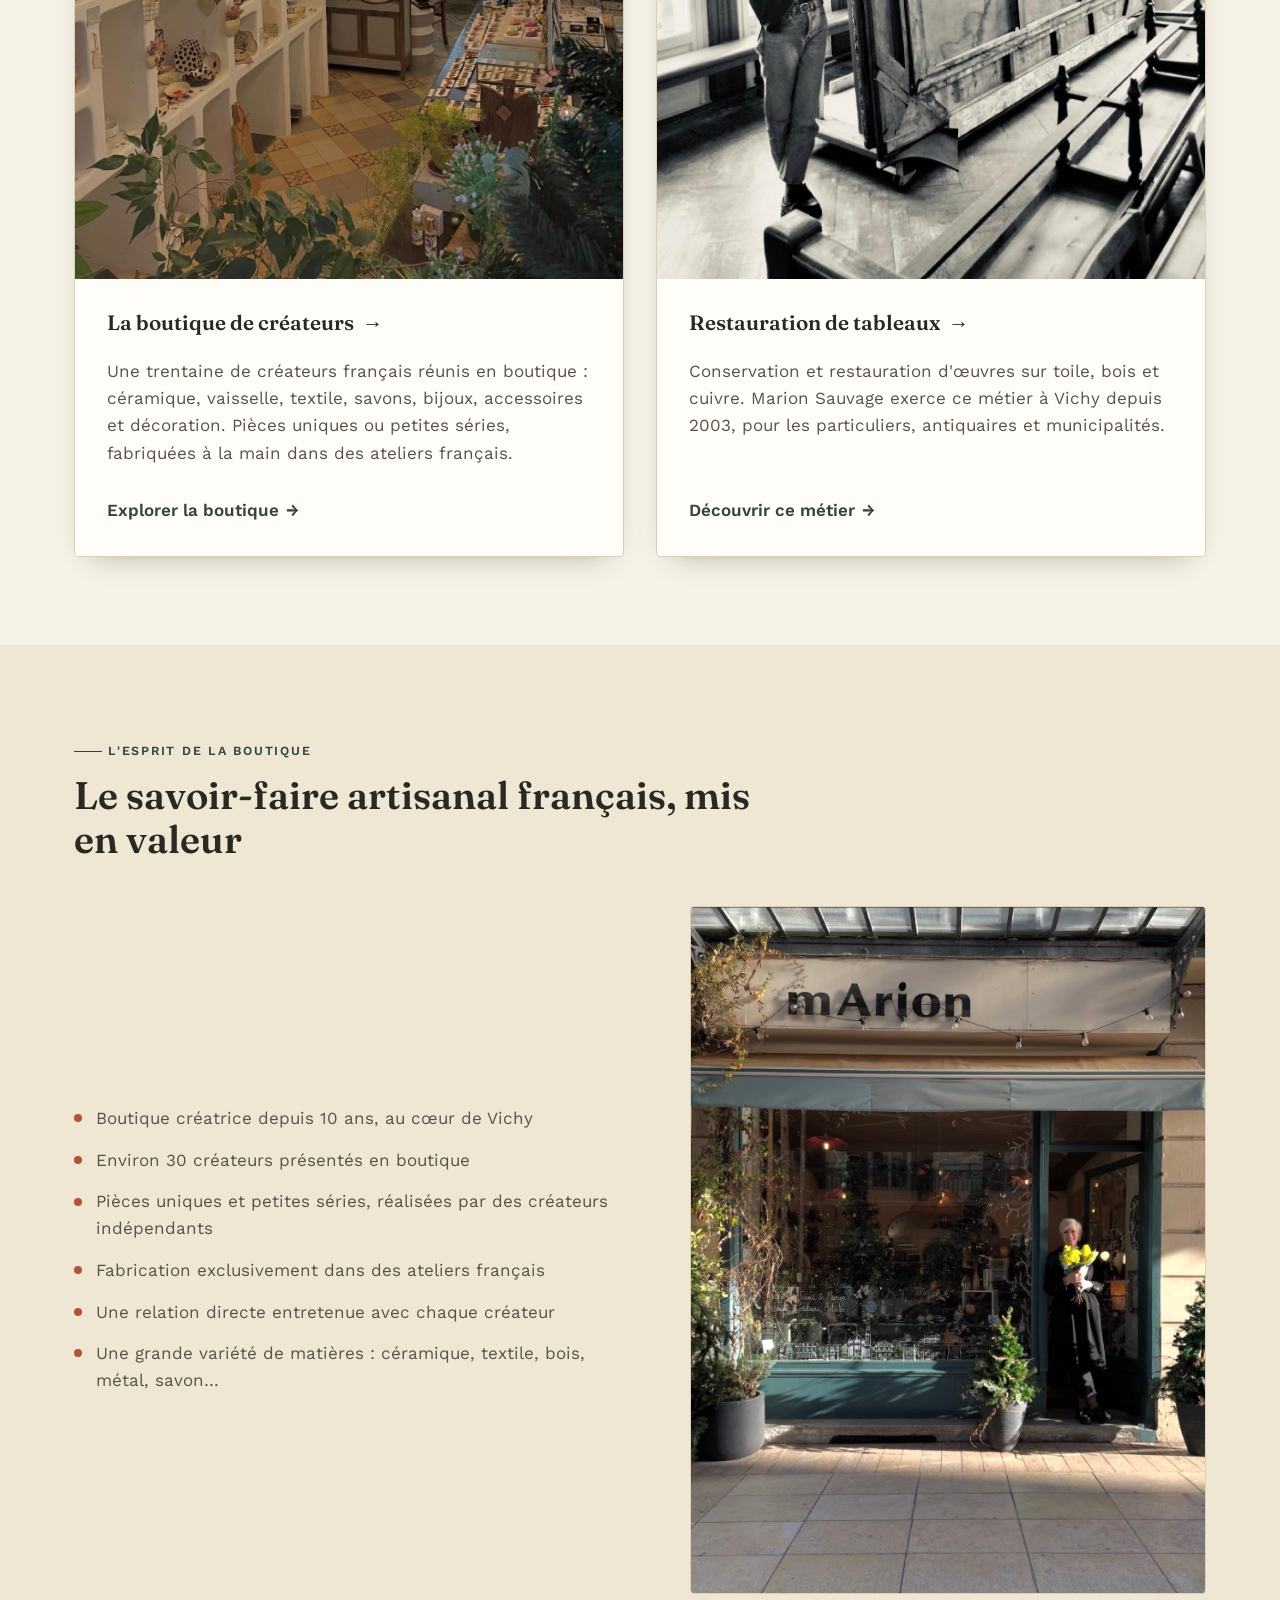
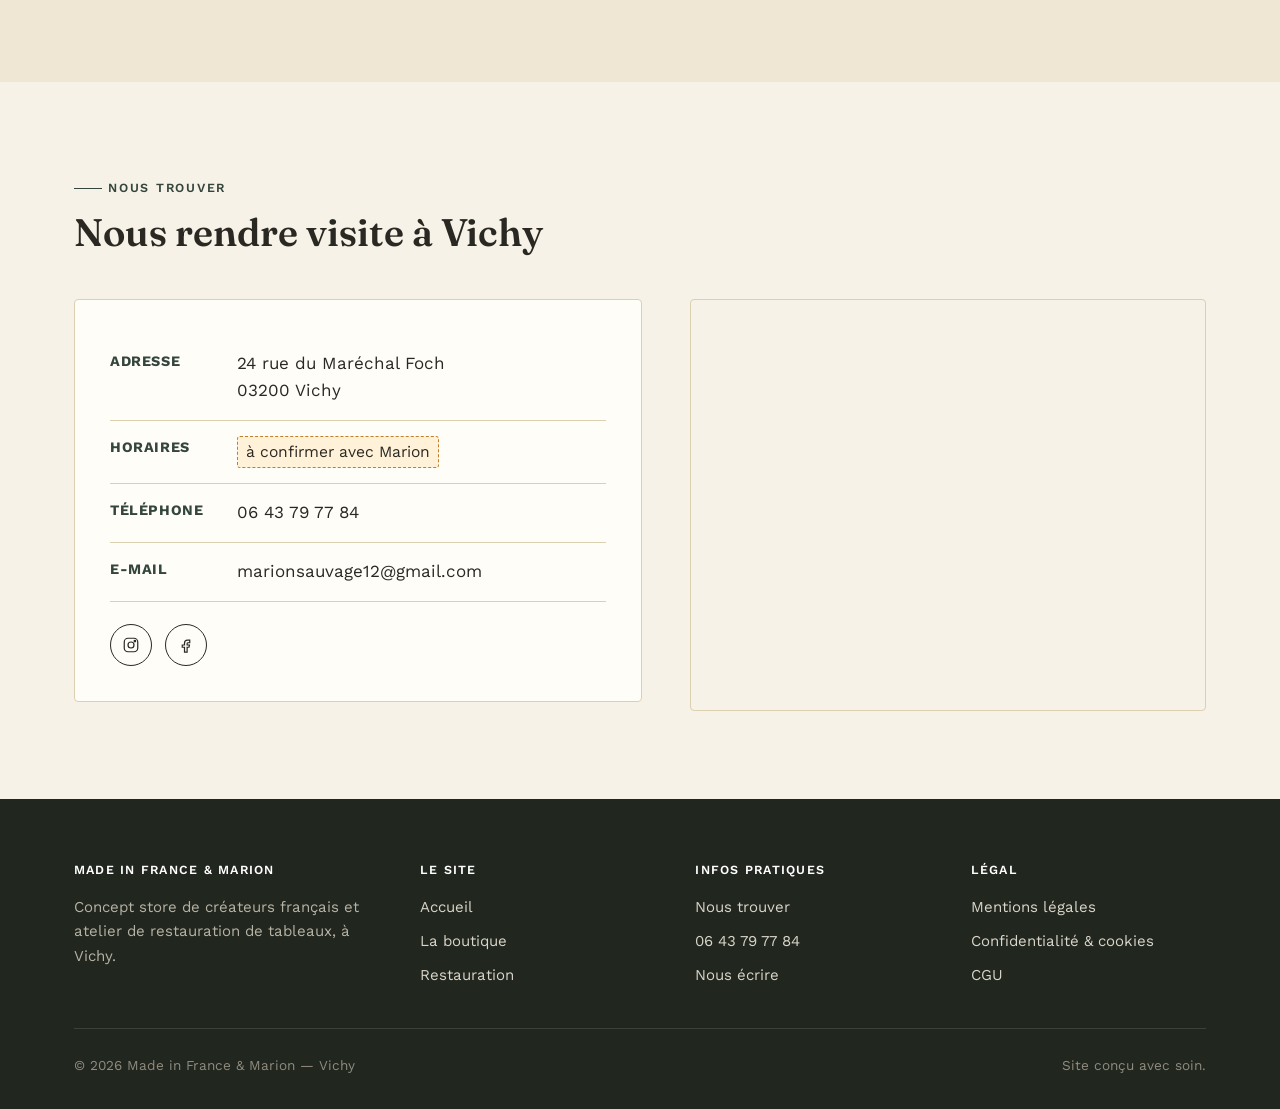
==== commit eabea064: "Retire les étiquettes "Activité principale" / "Activité annexe" de l'accueil Co-Authored-By: Claude " ====
--- a/index.html
+++ b/index.html
@@ -22,7 +22,7 @@
 <link rel="preconnect" href="https://fonts.googleapis.com">
 <link rel="preconnect" href="https://fonts.gstatic.com" crossorigin>
 <link href="https://fonts.googleapis.com/css2?family=Fraunces:ital,wght@0,400;0,500;0,600;1,500&family=Work+Sans:wght@400;500;600;700&display=swap" rel="stylesheet">
-<link rel="stylesheet" href="css/style.css?v=3">
+<link rel="stylesheet" href="css/style.css?v=4">
 </head>
 <body>
 <a class="skip-link" href="#main">Aller au contenu</a>
@@ -88,7 +88,6 @@
             <img src="images/boutique-interieur.jpg" alt="Intérieur chaleureux de la boutique, étagères de céramiques et luminaires en pétales." loading="lazy" width="1367" height="1800">
           </a>
           <div class="activity-card-body">
-            <span class="activity-tag">Activité principale</span>
             <h3><a class="text-link" style="color:inherit" href="boutique.html">La boutique de créateurs</a></h3>
             <p>Une trentaine de créateurs français réunis en boutique : céramique, vaisselle, textile, savons, bijoux, accessoires et décoration. Pièces uniques ou petites séries, fabriquées à la main dans des ateliers français.</p>
             <a class="text-link" href="boutique.html">Explorer la boutique</a>
@@ -100,7 +99,6 @@
             <img src="images/marion-restauration-atelier.jpg" alt="Marion Sauvage soutenant un grand tableau ancien lors d'une intervention de restauration." loading="lazy" width="1293" height="1600">
           </a>
           <div class="activity-card-body">
-            <span class="activity-tag">Activité annexe</span>
             <h3><a class="text-link" style="color:inherit" href="restauration.html">Restauration de tableaux</a></h3>
             <p>Conservation et restauration d'œuvres sur toile, bois et cuivre. Marion Sauvage exerce ce métier à Vichy depuis 2003, pour les particuliers, antiquaires et municipalités.</p>
             <a class="text-link" href="restauration.html">Découvrir ce métier</a>
@@ -222,6 +220,6 @@
 </div>
 
 <script>document.getElementById('year').textContent = new Date().getFullYear();</script>
-<script src="js/main.js?v=3"></script>
+<script src="js/main.js?v=4"></script>
 </body>
 </html>
--- a/css/style.css
+++ b/css/style.css
@@ -291,14 +291,6 @@
 .activity-card .activity-img img { width: 100%; height: 100%; object-fit: cover; transition: transform .5s ease; }
 .activity-card:hover .activity-img img { transform: scale(1.04); }
 .activity-card-body { padding: 2rem; display: flex; flex-direction: column; gap: 0.8rem; flex: 1; }
-.activity-tag {
-  font-size: 0.72rem;
-  letter-spacing: 0.12em;
-  text-transform: uppercase;
-  font-weight: 700;
-  color: var(--color-terracotta);
-}
-.activity-card.is-restauration .activity-tag { color: var(--color-navy); }
 .activity-card-body p { color: var(--color-ink-soft); flex: 1; }
 .text-link {
   font-weight: 600;
